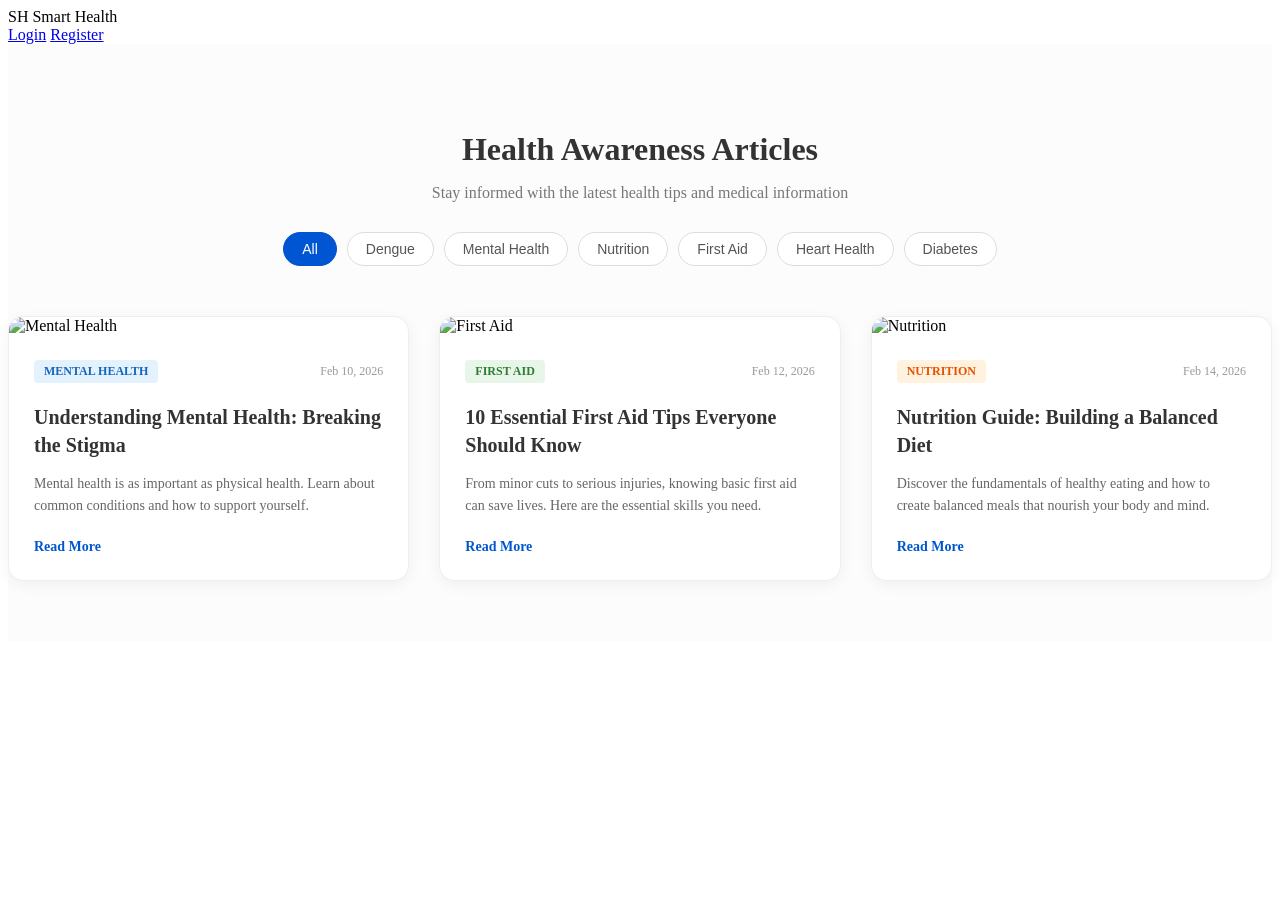
==== awareness.html @ f5e46cc2 "i add most of features by files" ====
<!DOCTYPE html>
<html lang="en">
<head>
    <meta charset="UTF-8">
    <meta name="viewport" content="width=device-width, initial-scale=1.0">
    <title>Health Awareness - Smart Health</title>
    <link rel="stylesheet" href="awareness.css">
    <link rel="stylesheet" href="https://cdnjs.cloudflare.com/ajax/libs/font-awesome/6.0.0/css/all.min.css">
</head>
<body>

    <header class="navbar">
        <div class="container nav-flex">
            <div class="logo">
                <span class="logo-box">SH</span>
                <span class="logo-text">Smart Health</span>
            </div>
            
        
            <div class="nav-auth">
                <a href="#" class="btn-login">Login</a>
                <a href="#" class="btn-register">Register</a>
            </div>
        </div>
    </header>

    <main class="awareness-page">
        <section class="container page-intro">
            <h1>Health Awareness Articles</h1>
            <p>Stay informed with the latest health tips and medical information</p>
            
            <div class="filter-chips">
                <button class="chip active">All</button>
                <button class="chip">Dengue</button>
                <button class="chip">Mental Health</button>
                <button class="chip">Nutrition</button>
                <button class="chip">First Aid</button>
                <button class="chip">Heart Health</button>
                <button class="chip">Diabetes</button>
            </div>
        </section>

        <section class="container article-grid">
            
            <article class="article-card">
                <div class="article-img">
                    <img src="https://images.unsplash.com/photo-1544367567-0f2fcb009e0b?auto=format&fit=crop&q=80&w=800" alt="Mental Health">
                </div>
                <div class="article-body">
                    <div class="article-meta">
                        <span class="tag tag-blue">Mental Health</span>
                        <span class="date">Feb 10, 2026</span>
                    </div>
                    <h3>Understanding Mental Health: Breaking the Stigma</h3>
                    <p>Mental health is as important as physical health. Learn about common conditions and how to support yourself.</p>
                    <a href="#" class="read-more">Read More</a>
                </div>
            </article>

            <article class="article-card">
                <div class="article-img">
                    <img src="https://images.unsplash.com/photo-1511632765486-a01980e01a18?auto=format&fit=crop&q=80&w=800" alt="First Aid">
                </div>
                <div class="article-body">
                    <div class="article-meta">
                        <span class="tag tag-green">First Aid</span>
                        <span class="date">Feb 12, 2026</span>
                    </div>
                    <h3>10 Essential First Aid Tips Everyone Should Know</h3>
                    <p>From minor cuts to serious injuries, knowing basic first aid can save lives. Here are the essential skills you need.</p>
                    <a href="#" class="read-more">Read More</a>
                </div>
            </article>

            <article class="article-card">
                <div class="article-img">
                    <img src="https://images.unsplash.com/photo-1490645935967-10de6ba17061?auto=format&fit=crop&q=80&w=800" alt="Nutrition">
                </div>
                <div class="article-body">
                    <div class="article-meta">
                        <span class="tag tag-orange">Nutrition</span>
                        <span class="date">Feb 14, 2026</span>
                    </div>
                    <h3>Nutrition Guide: Building a Balanced Diet</h3>
                    <p>Discover the fundamentals of healthy eating and how to create balanced meals that nourish your body and mind.</p>
                    <a href="#" class="read-more">Read More</a>
                </div>
            </article>

        </section>
    </main>

</body>
</html>
---- awareness.css ----
/* Awareness Page Wrapper */
.awareness-page {
    padding: 60px 0;
    background-color: #fcfcfc;
}

.page-intro {
    text-align: center;
    margin-bottom: 50px;
}

.page-intro h1 {
    font-size: 32px;
    color: #333;
    margin-bottom: 10px;
}

.page-intro p {
    color: #777;
    font-size: 16px;
}

/* Filter Chips */
.filter-chips {
    display: flex;
    justify-content: center;
    gap: 10px;
    flex-wrap: wrap;
    margin-top: 30px;
}

.chip {
    padding: 8px 18px;
    border-radius: 25px;
    border: 1px solid #ddd;
    background: white;
    cursor: pointer;
    font-size: 14px;
    color: #555;
    transition: 0.3s;
}

.chip:hover {
    border-color: #0056D2;
    color: #0056D2;
}

.chip.active {
    background: #0056D2;
    color: white;
    border-color: #0056D2;
}

/* Article Grid */
.article-grid {
    display: grid;
    grid-template-columns: repeat(auto-fill, minmax(350px, 1fr));
    gap: 30px;
}

.article-card {
    background: white;
    border-radius: 15px;
    overflow: hidden;
    box-shadow: 0 4px 15px rgba(0,0,0,0.05);
    transition: transform 0.3s;
    border: 1px solid #eee;
}

.article-card:hover {
    transform: translateY(-5px);
}

.article-img img {
    width: 100%;
    height: 200px;
    object-fit: cover;
}

.article-body {
    padding: 25px;
}

.article-meta {
    display: flex;
    justify-content: space-between;
    align-items: center;
    margin-bottom: 15px;
}

.tag {
    font-size: 12px;
    font-weight: 700;
    padding: 4px 10px;
    border-radius: 4px;
    text-transform: uppercase;
}

.tag-blue { background: #e3f2fd; color: #1565c0; }
.tag-green { background: #e8f5e9; color: #2e7d32; }
.tag-orange { background: #fff3e0; color: #e65100; }

.date {
    font-size: 12px;
    color: #999;
}

.article-body h3 {
    font-size: 20px;
    color: #333;
    margin-bottom: 12px;
    line-height: 1.4;
}

.article-body p {
    font-size: 14px;
    color: #666;
    line-height: 1.6;
    margin-bottom: 20px;
}

.read-more {
    display: inline-block;
    color: #0056D2;
    text-decoration: none;
    font-weight: 700;
    font-size: 14px;
}

.read-more:hover {
    text-decoration: underline;
}

/* Mobile Responsive */
@media (max-width: 600px) {
    .article-grid {
        grid-template-columns: 1fr;
    }
    .filter-chips {
        justify-content: flex-start;
        overflow-x: auto;
        padding-bottom: 10px;
        white-space: nowrap;
        flex-wrap: nowrap;
    }
}
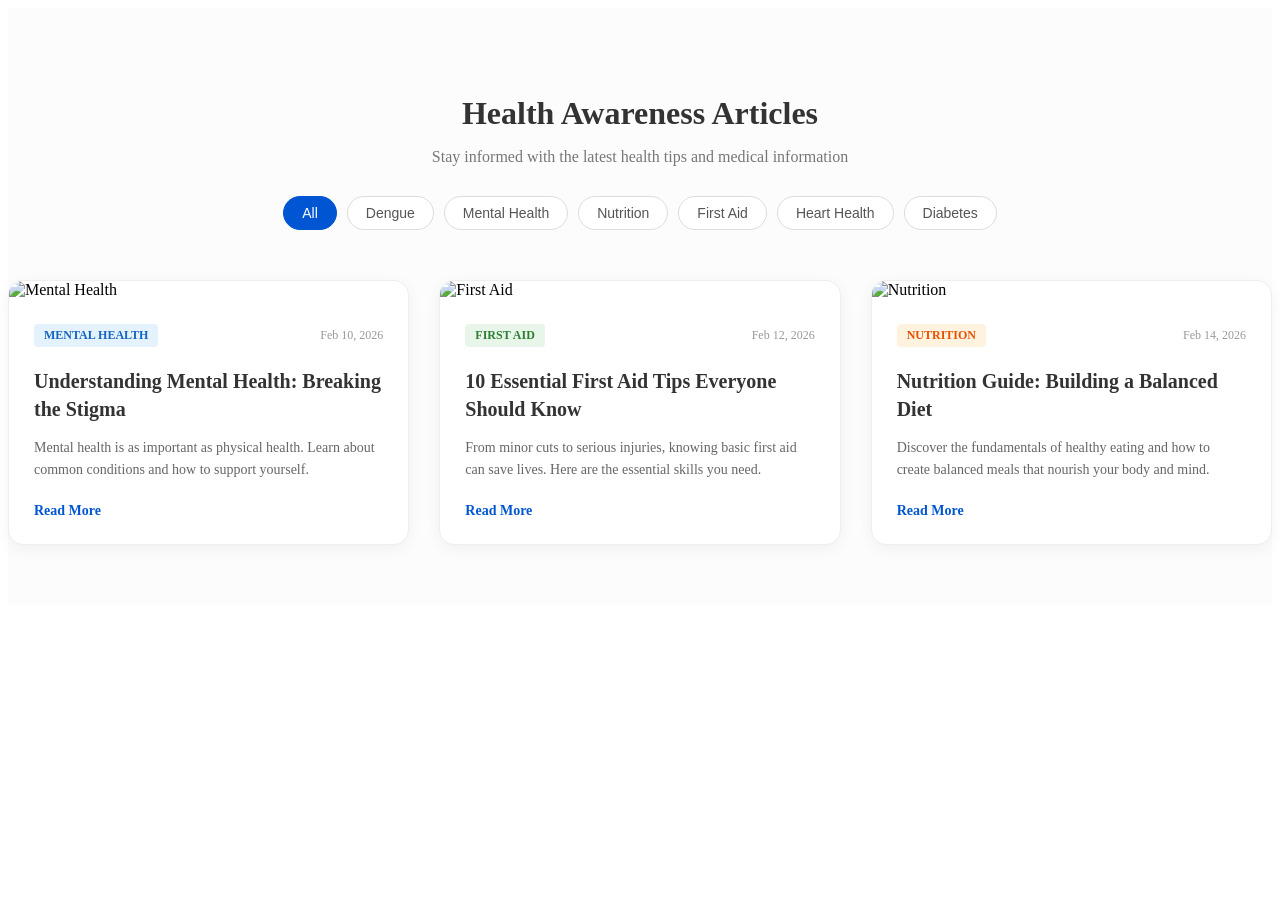
==== commit b759aa34: "i change the interface" ====
--- a/awareness.html
+++ b/awareness.html
@@ -11,16 +11,7 @@
 
     <header class="navbar">
         <div class="container nav-flex">
-            <div class="logo">
-                <span class="logo-box">SH</span>
-                <span class="logo-text">Smart Health</span>
-            </div>
-            
-        
-            <div class="nav-auth">
-                <a href="#" class="btn-login">Login</a>
-                <a href="#" class="btn-register">Register</a>
-            </div>
+
         </div>
     </header>
 
